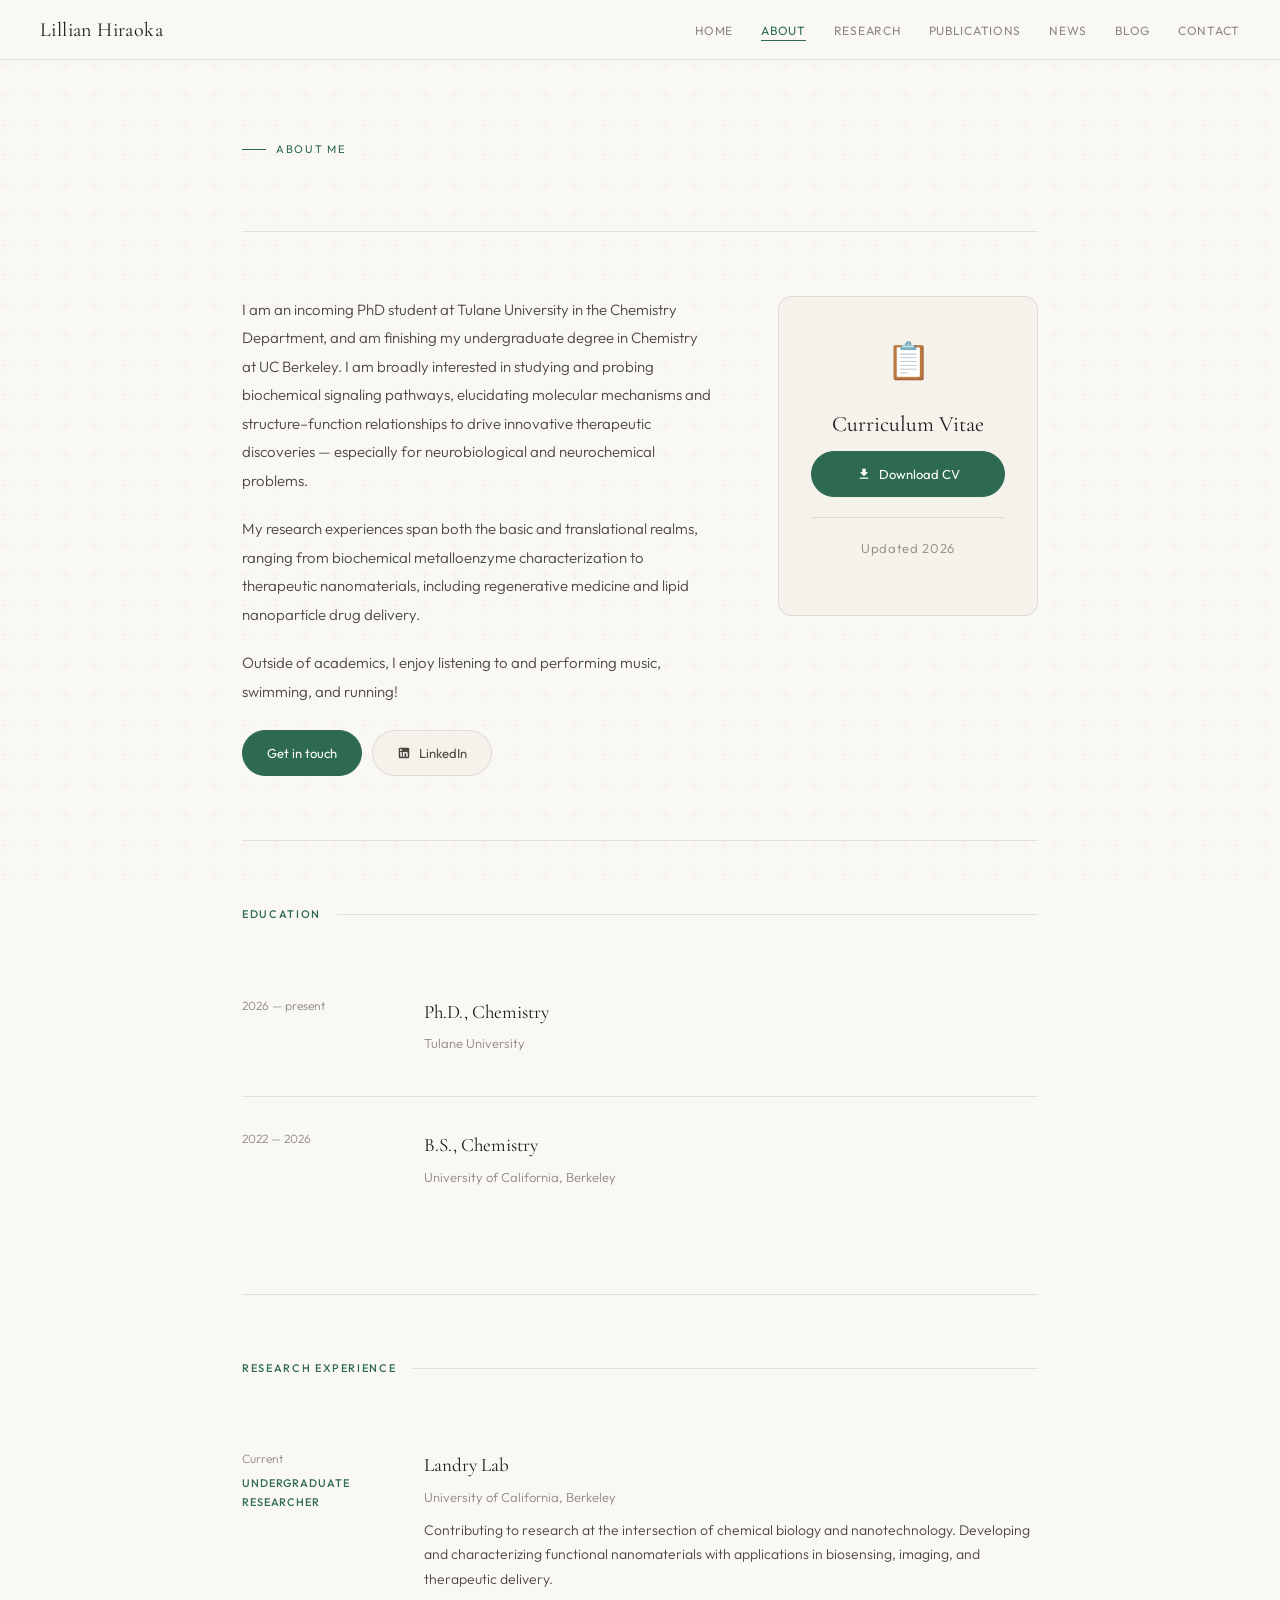
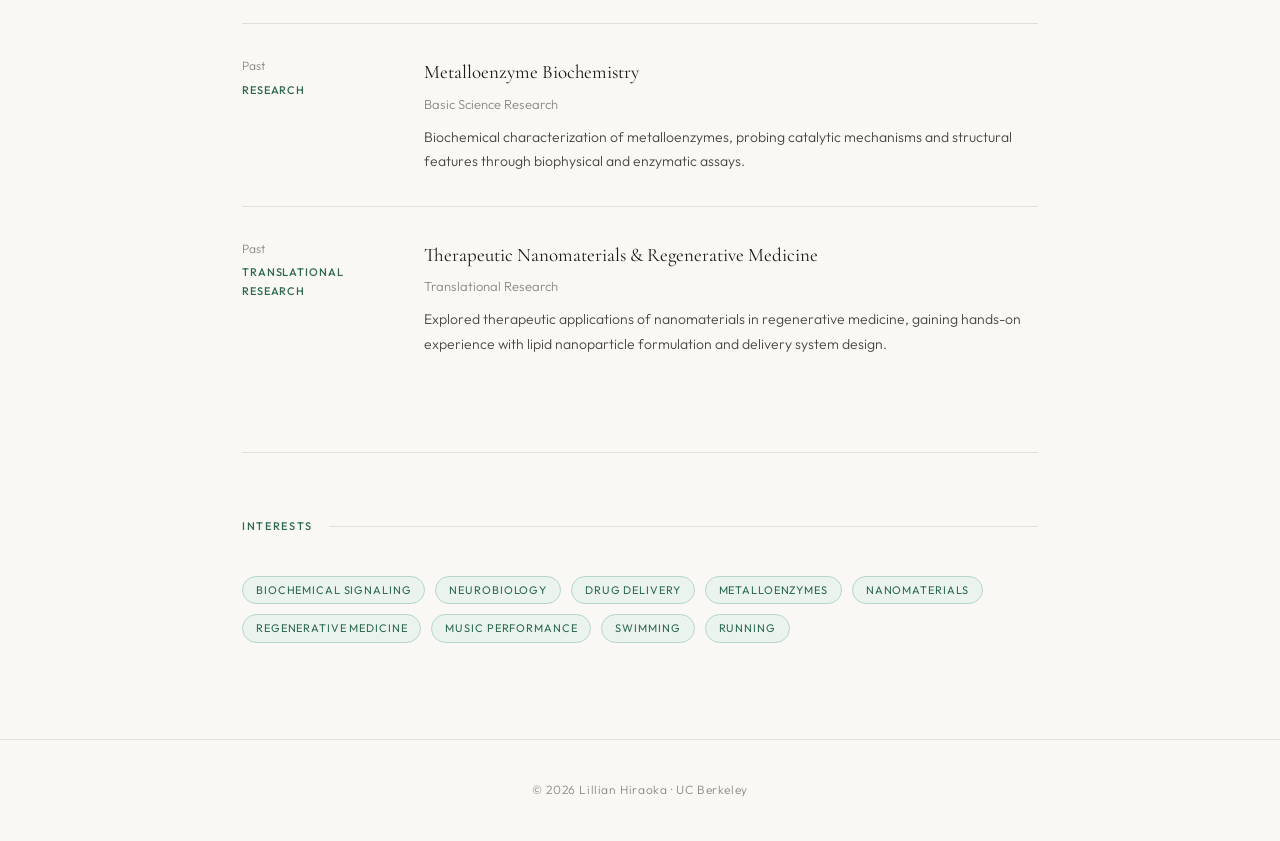
==== about.html @ 18e96768 "Update about.html" ====
<!DOCTYPE html>
<html lang="en">
<head>
  <meta charset="UTF-8"/>
  <meta name="viewport" content="width=device-width, initial-scale=1.0"/>
  <title>About — Lillian Hiraoka</title>
  <link rel="stylesheet" href="style.css"/>
  <style>
    .about-grid {
      display: grid;
      grid-template-columns: 1fr 260px;
      gap: 4rem;
      padding: 4rem 0;
      border-bottom: 1px solid var(--border);
      align-items: start;
    }
    .about-bio p { font-size: 15px; line-height: 1.9; color: var(--ink-soft); margin-bottom: 1.25rem; }
    .cv-card {
      background: var(--warm-white);
      border: 1px solid var(--border);
      border-radius: 14px;
      padding: 2rem;
      position: sticky;
      top: 80px;
      text-align: center;
    }
    .cv-icon { font-size: 36px; margin-bottom: 1rem; }
    .cv-card h3 { font-family: var(--serif); font-size: 22px; font-weight: 400; margin-bottom: 0.5rem; }
    .cv-card p { font-size: 13px; color: var(--ink-muted); margin-bottom: 1.5rem; line-height: 1.6; }
    .cv-card .btn { width: 100%; justify-content: center; }
    .cv-divider { height: 1px; background: var(--border); margin: 1.25rem 0; }
    .cv-updated { font-size: 11px; color: var(--ink-muted); letter-spacing: 0.05em; }
    .exp-list { display: grid; gap: 0; }
    .exp-item {
      display: grid;
      grid-template-columns: 150px 1fr;
      gap: 2rem;
      padding: 2rem 0;
      border-bottom: 1px solid var(--border);
    }
    .exp-item:last-child { border-bottom: none; }
    .exp-period { font-size: 12px; color: var(--ink-muted); margin-bottom: 4px; }
    .exp-type { font-size: 11px; font-weight: 500; letter-spacing: 0.08em; text-transform: uppercase; color: var(--accent); }
    .exp-content h3 { font-family: var(--serif); font-size: 19px; font-weight: 400; margin-bottom: 4px; }
    .exp-org { font-size: 13px; color: var(--ink-muted); margin-bottom: 10px; }
    .exp-content p { font-size: 14px; color: var(--ink-soft); line-height: 1.75; }
    .edu-item {
      display: grid;
      grid-template-columns: 150px 1fr;
      gap: 2rem;
      padding: 2rem 0;
      border-bottom: 1px solid var(--border);
    }
    .edu-item:last-child { border-bottom: none; }
    .interests-grid { display: flex; flex-wrap: wrap; gap: 10px; }
    @media (max-width: 680px) {
      .about-grid { grid-template-columns: 1fr; }
      .cv-card { position: static; }
      .exp-item, .edu-item { grid-template-columns: 1fr; gap: 0.5rem; }
    }
  </style>
</head>
<body>
  <nav>
    <a href="index.html" class="nav-name">Lillian Hiraoka</a>
    <ul class="nav-links">
      <li><a href="index.html">Home</a></li>
      <li><a href="about.html" class="active">About</a></li>
      <li><a href="research.html">Research</a></li>
      <li><a href="publications.html">Publications</a></li>
      <li><a href="news.html">News</a></li>
      <li><a href="blog.html">Blog</a></li>
      <li><a href="contact.html">Contact</a></li>
    </ul>
  </nav>

  <main>
    <div class="page-header">
      <div class="page-eyebrow">About Me</div>
    </div>

    <div class="about-grid">
      <div class="about-bio">
        <p>I am an incoming PhD student at Tulane University in the Chemistry Department, and am finishing my undergraduate degree in Chemistry at UC Berkeley. I am broadly interested in studying and probing biochemical signaling pathways, elucidating molecular mechanisms and structure–function relationships to drive innovative therapeutic discoveries — especially for neurobiological and neurochemical problems.</p>
        <p>My research experiences span both the basic and translational realms, ranging from biochemical metalloenzyme characterization to therapeutic nanomaterials, including regenerative medicine and lipid nanoparticle drug delivery.</p>
        <p>Outside of academics, I enjoy listening to and performing music, swimming, and running!</p>
        <div style="margin-top:1.5rem;display:flex;gap:10px;flex-wrap:wrap;">
          <a href="contact.html" class="btn btn-primary">Get in touch</a>
          <a href="https://www.linkedin.com/in/lhiraoka/" target="_blank" rel="noopener" class="btn">
            <svg viewBox="0 0 24 24"><path d="M19 3a2 2 0 0 1 2 2v14a2 2 0 0 1-2 2H5a2 2 0 0 1-2-2V5a2 2 0 0 1 2-2h14m-.5 15.5v-5.3a3.26 3.26 0 0 0-3.26-3.26c-.85 0-1.84.52-2.32 1.3v-1.11h-2.79v8.37h2.79v-4.93c0-.77.62-1.4 1.39-1.4a1.4 1.4 0 0 1 1.4 1.4v4.93h2.79M6.88 8.56a1.68 1.68 0 0 0 1.68-1.68c0-.93-.75-1.69-1.68-1.69a1.69 1.69 0 0 0-1.69 1.69c0 .93.76 1.68 1.69 1.68m1.39 9.94v-8.37H5.5v8.37h2.77z"/></svg>
            LinkedIn
          </a>
        </div>
      </div>

      <div class="cv-card">
        <div class="cv-icon">📋</div>
        <h3>Curriculum Vitae</h3>
        <a href="Lillian Hiraoka Curriculum Vitae .pdf" download class="btn btn-primary">
          <svg viewBox="0 0 24 24"><path d="M19 9h-4V3H9v6H5l7 7 7-7zM5 18v2h14v-2H5z"/></svg>
          Download CV
        </a>
        <div class="cv-divider"></div>
        <p class="cv-updated">Updated 2026</p>
      </div>
    </div>

    <section>
      <div class="section-header">
        <span class="section-label">Education</span>
        <div class="section-line"></div>
      </div>
      <div class="exp-list">
        <div class="edu-item">
          <div>
            <div class="exp-period">2026 — present</div>
          </div>
          <div class="exp-content">
            <h3>Ph.D., Chemistry</h3>
            <div class="exp-org">Tulane University</div>
          </div>
        </div>
        <div class="edu-item">
          <div>
            <div class="exp-period">2022 — 2026</div>
          </div>
          <div class="exp-content">
            <h3>B.S., Chemistry</h3>
            <div class="exp-org">University of California, Berkeley</div>
          </div>
        </div>
      </div>
    </section>

    <section>
      <div class="section-header">
        <span class="section-label">Research Experience</span>
        <div class="section-line"></div>
      </div>
      <div class="exp-list">
        <div class="exp-item">
          <div>
            <div class="exp-period">Current</div>
            <div class="exp-type">Undergraduate Researcher</div>
          </div>
          <div class="exp-content">
            <h3>Landry Lab</h3>
            <div class="exp-org">University of California, Berkeley</div>
            <p>Contributing to research at the intersection of chemical biology and nanotechnology. Developing and characterizing functional nanomaterials with applications in biosensing, imaging, and therapeutic delivery.</p>
          </div>
        </div>
        <div class="exp-item">
          <div>
            <div class="exp-period">Past</div>
            <div class="exp-type">Research</div>
          </div>
          <div class="exp-content">
            <h3>Metalloenzyme Biochemistry</h3>
            <div class="exp-org">Basic Science Research</div>
            <p>Biochemical characterization of metalloenzymes, probing catalytic mechanisms and structural features through biophysical and enzymatic assays.</p>
          </div>
        </div>
        <div class="exp-item">
          <div>
            <div class="exp-period">Past</div>
            <div class="exp-type">Translational Research</div>
          </div>
          <div class="exp-content">
            <h3>Therapeutic Nanomaterials & Regenerative Medicine</h3>
            <div class="exp-org">Translational Research</div>
            <p>Explored therapeutic applications of nanomaterials in regenerative medicine, gaining hands-on experience with lipid nanoparticle formulation and delivery system design.</p>
          </div>
        </div>
      </div>
    </section>

    <section>
      <div class="section-header">
        <span class="section-label">Interests</span>
        <div class="section-line"></div>
      </div>
      <div class="interests-grid">
        <span class="tag">Biochemical signaling</span>
        <span class="tag">Neurobiology</span>
        <span class="tag">Drug delivery</span>
        <span class="tag">Metalloenzymes</span>
        <span class="tag">Nanomaterials</span>
        <span class="tag">Regenerative medicine</span>
        <span class="tag">Music performance</span>
        <span class="tag">Swimming</span>
        <span class="tag">Running</span>
      </div>
    </section>
  </main>

  <footer>© 2026 Lillian Hiraoka · UC Berkeley</footer>
</body>
</html>
---- style.css ----
@import url('https://fonts.googleapis.com/css2?family=Cormorant+Garamond:ital,wght@0,300;0,400;0,500;1,300;1,400&family=Outfit:wght@300;400;500&display=swap');

*, *::before, *::after { margin: 0; padding: 0; box-sizing: border-box; }

:root {
  --cream: #FAF8F4;
  --warm-white: #F5F2EC;
  --ink: #1C1A16;
  --ink-soft: #4A4640;
  --ink-muted: #8C887F;
  --accent: #2D6A4F;
  --accent-light: #B7D5C8;
  --accent-pale: #EAF3EE;
  --border: rgba(28, 26, 22, 0.10);
  --serif: 'Cormorant Garamond', Georgia, serif;
  --sans: 'Outfit', sans-serif;
}

html { scroll-behavior: smooth; }

body {
  background: var(--cream);
  color: var(--ink);
  font-family: var(--sans);
  font-weight: 300;
  line-height: 1.7;
  min-height: 100vh;
}

body::before {
  content: '';
  position: fixed;
  inset: 0;
  background-image: url("data:image/svg+xml,%3Csvg width='60' height='60' viewBox='0 0 60 60' xmlns='http://www.w3.org/2000/svg'%3E%3Cg fill='none' fill-rule='evenodd'%3E%3Cg fill='%231C1A16' fill-opacity='0.018'%3E%3Cpath d='M36 34v-4h-2v4h-4v2h4v4h2v-4h4v-2h-4zm0-30V0h-2v4h-4v2h4v4h2V6h4V4h-4zM6 34v-4H4v4H0v2h4v4h2v-4h4v-2H6zM6 4V0H4v4H0v2h4v4h2V6h4V4H6z'/%3E%3C/g%3E%3C/g%3E%3C/svg%3E");
  pointer-events: none;
  z-index: 0;
}

/* NAV */
nav {
  position: sticky;
  top: 0;
  z-index: 100;
  background: rgba(250, 248, 244, 0.92);
  backdrop-filter: blur(12px);
  border-bottom: 1px solid var(--border);
  padding: 0 2.5rem;
  display: flex;
  justify-content: space-between;
  align-items: center;
  height: 60px;
}

.nav-name {
  font-family: var(--serif);
  font-size: 20px;
  font-weight: 400;
  letter-spacing: 0.02em;
  color: var(--ink);
  text-decoration: none;
}

.nav-links {
  display: flex;
  gap: 1.75rem;
  list-style: none;
}

.nav-links a {
  font-size: 12px;
  font-weight: 400;
  color: var(--ink-muted);
  text-decoration: none;
  letter-spacing: 0.06em;
  text-transform: uppercase;
  transition: color 0.2s;
  padding-bottom: 2px;
  border-bottom: 1px solid transparent;
}

.nav-links a:hover { color: var(--accent); }
.nav-links a.active { color: var(--accent); border-bottom-color: var(--accent); }

/* LAYOUT */
main {
  position: relative;
  z-index: 1;
  max-width: 860px;
  margin: 0 auto;
  padding: 0 2rem;
}

/* PAGE HEADER */
.page-header {
  padding: 5rem 0 3.5rem;
  border-bottom: 1px solid var(--border);
}

.page-eyebrow {
  font-family: var(--sans);
  font-size: 11px;
  font-weight: 400;
  letter-spacing: 0.15em;
  text-transform: uppercase;
  color: var(--accent);
  margin-bottom: 1rem;
  display: flex;
  align-items: center;
  gap: 10px;
}

.page-eyebrow::before {
  content: '';
  display: inline-block;
  width: 24px;
  height: 1px;
  background: var(--accent);
}

.page-header h1 {
  font-family: var(--serif);
  font-size: clamp(36px, 6vw, 58px);
  font-weight: 300;
  line-height: 1.1;
  letter-spacing: -0.01em;
  color: var(--ink);
}

.page-header h1 em { font-style: italic; color: var(--accent); }

.page-header p {
  font-size: 15px;
  line-height: 1.8;
  color: var(--ink-soft);
  max-width: 580px;
  margin-top: 1.25rem;
}

/* SECTIONS */
section {
  padding: 4rem 0;
  border-bottom: 1px solid var(--border);
  animation: fadeUp 0.6s ease both;
}

section:last-child { border-bottom: none; }

.section-header {
  display: flex;
  align-items: center;
  gap: 1rem;
  margin-bottom: 2.5rem;
}

.section-label {
  font-family: var(--sans);
  font-size: 11px;
  font-weight: 500;
  letter-spacing: 0.15em;
  text-transform: uppercase;
  color: var(--accent);
  white-space: nowrap;
}

.section-line {
  flex: 1;
  height: 1px;
  background: var(--border);
}

.section-title {
  font-family: var(--serif);
  font-size: 30px;
  font-weight: 300;
  color: var(--ink);
  margin-bottom: 0.5rem;
  letter-spacing: -0.01em;
}

/* CARDS */
.card {
  background: var(--warm-white);
  border: 1px solid var(--border);
  border-radius: 12px;
  padding: 1.75rem;
  transition: border-color 0.2s, transform 0.2s;
  position: relative;
  overflow: hidden;
}

.card::before {
  content: '';
  position: absolute;
  top: 0; left: 0;
  width: 3px; height: 100%;
  background: var(--accent);
  opacity: 0;
  transition: opacity 0.2s;
}

.card:hover { border-color: var(--accent-light); transform: translateY(-2px); }
.card:hover::before { opacity: 1; }

/* TAGS / PILLS */
.tag {
  font-size: 11px;
  letter-spacing: 0.08em;
  text-transform: uppercase;
  padding: 4px 13px;
  border: 1px solid var(--accent-light);
  border-radius: 30px;
  color: var(--accent);
  background: var(--accent-pale);
  font-weight: 400;
  display: inline-block;
}

/* BUTTONS */
.btn {
  display: inline-flex;
  align-items: center;
  gap: 8px;
  padding: 11px 24px;
  border: 1px solid var(--border);
  border-radius: 40px;
  font-size: 13px;
  color: var(--ink-soft);
  text-decoration: none;
  background: var(--warm-white);
  transition: all 0.2s;
  font-weight: 400;
  font-family: var(--sans);
  cursor: pointer;
}

.btn:hover { border-color: var(--accent); color: var(--accent); background: var(--accent-pale); }

.btn-primary {
  background: var(--accent);
  color: white;
  border-color: var(--accent);
}

.btn-primary:hover { background: #235840; border-color: #235840; color: white; }

.btn svg { width: 14px; height: 14px; fill: currentColor; flex-shrink: 0; }

/* FOOTER */
footer {
  position: relative;
  z-index: 1;
  text-align: center;
  padding: 2.5rem;
  font-size: 12px;
  color: var(--ink-muted);
  letter-spacing: 0.05em;
  border-top: 1px solid var(--border);
  margin-top: 2rem;
}

/* ANIMATIONS */
@keyframes fadeUp {
  from { opacity: 0; transform: translateY(20px); }
  to   { opacity: 1; transform: none; }
}

.hero { animation: fadeUp 0.8s ease both; }

/* RESPONSIVE */
@media (max-width: 680px) {
  nav { padding: 0 1.25rem; }
  .nav-links { gap: 1rem; }
  .nav-links a { font-size: 11px; }
  main { padding: 0 1.25rem; }
  .page-header { padding: 3rem 0 2.5rem; }
}
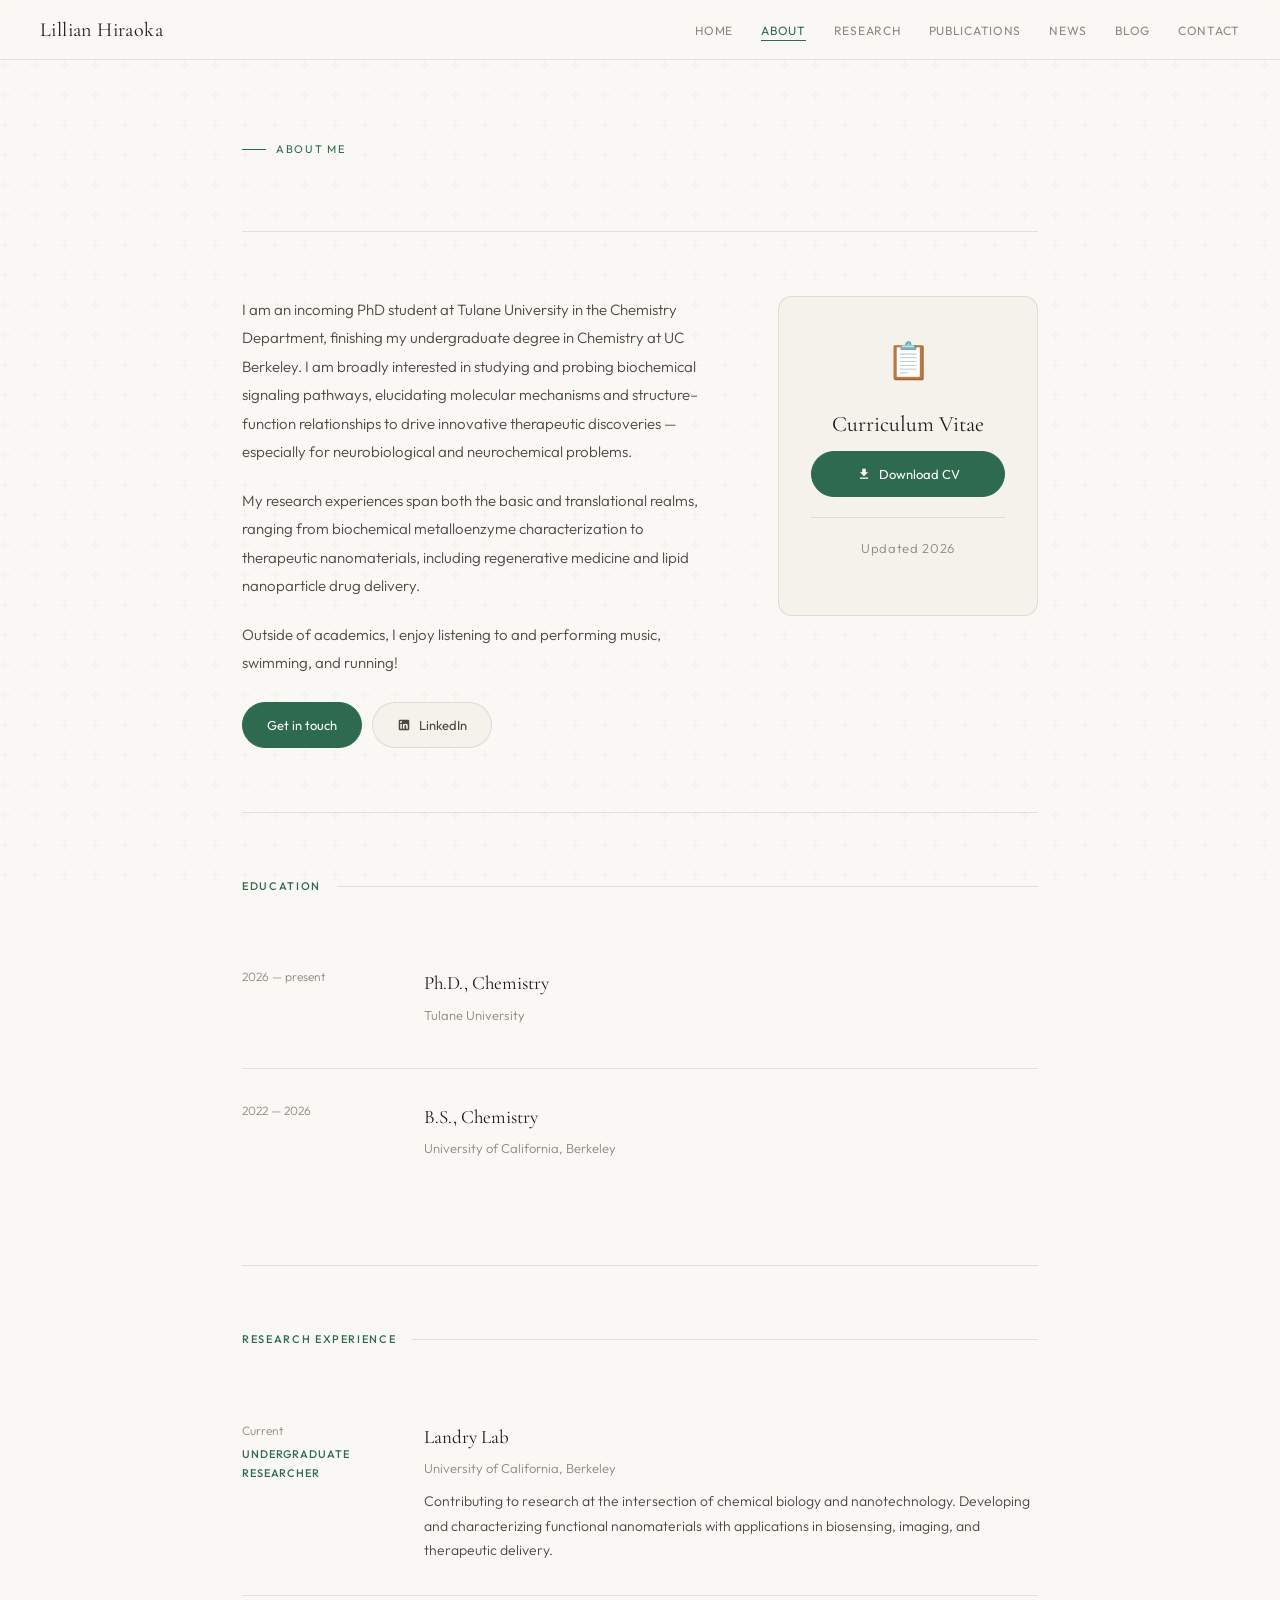
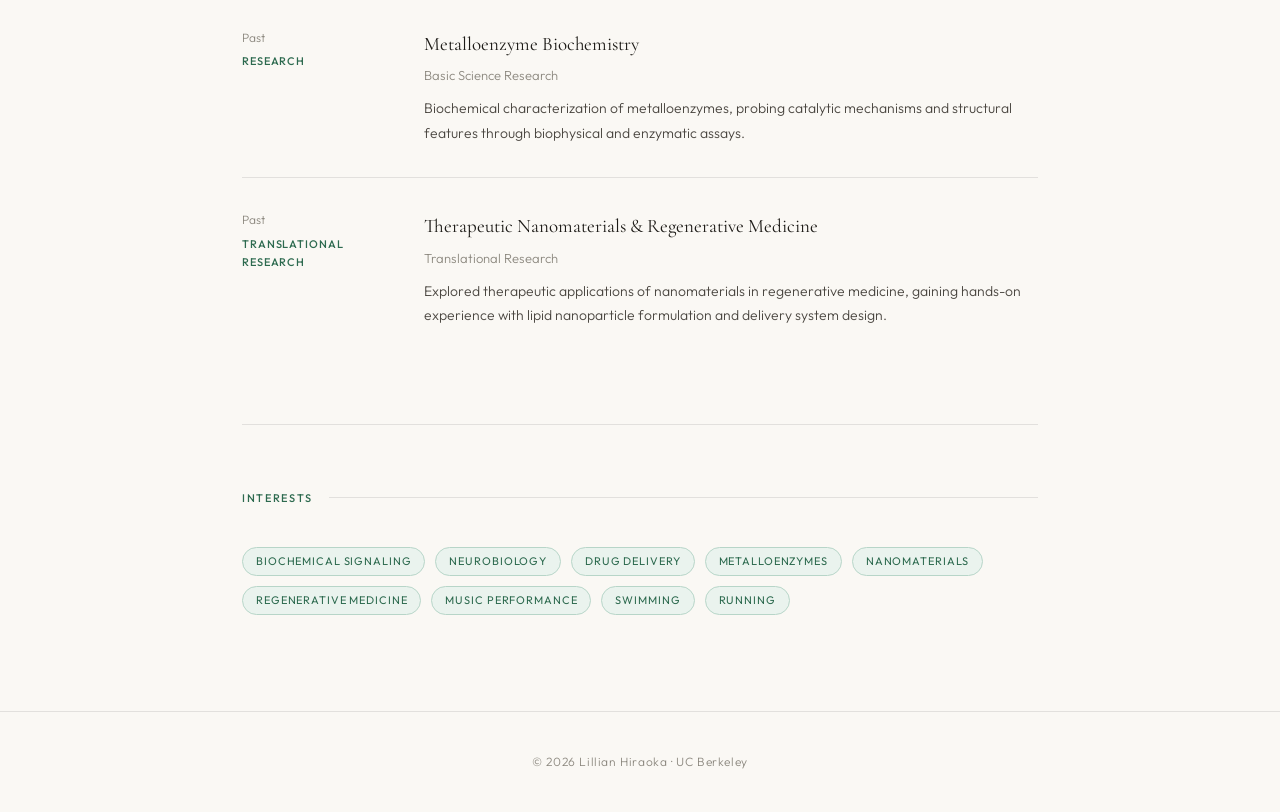
==== commit 1a4b3982: "Update about.html" ====
--- a/about.html
+++ b/about.html
@@ -81,7 +81,7 @@
 
     <div class="about-grid">
       <div class="about-bio">
-        <p>I am an incoming PhD student at Tulane University in the Chemistry Department, and am finishing my undergraduate degree in Chemistry at UC Berkeley. I am broadly interested in studying and probing biochemical signaling pathways, elucidating molecular mechanisms and structure–function relationships to drive innovative therapeutic discoveries — especially for neurobiological and neurochemical problems.</p>
+        <p>I am an incoming PhD student at Tulane University in the Chemistry Department, finishing my undergraduate degree in Chemistry at UC Berkeley. I am broadly interested in studying and probing biochemical signaling pathways, elucidating molecular mechanisms and structure–function relationships to drive innovative therapeutic discoveries — especially for neurobiological and neurochemical problems.</p>
         <p>My research experiences span both the basic and translational realms, ranging from biochemical metalloenzyme characterization to therapeutic nanomaterials, including regenerative medicine and lipid nanoparticle drug delivery.</p>
         <p>Outside of academics, I enjoy listening to and performing music, swimming, and running!</p>
         <div style="margin-top:1.5rem;display:flex;gap:10px;flex-wrap:wrap;">
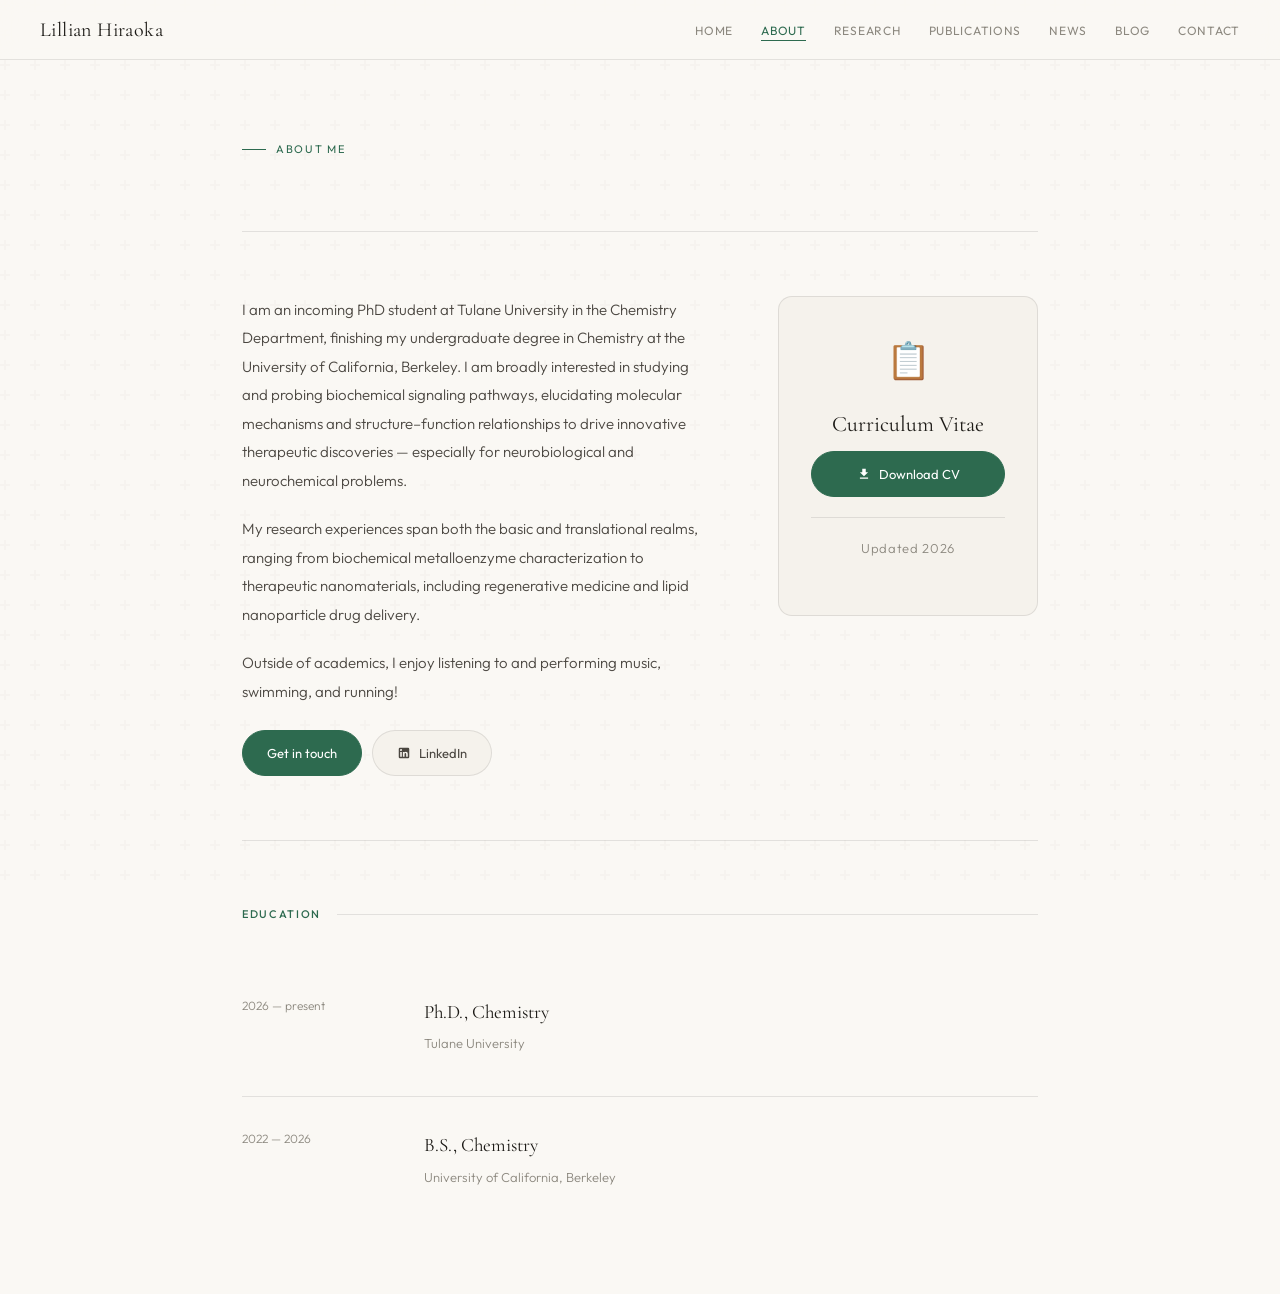
==== commit b82ff47f: "Update about.html" ====
--- a/about.html
+++ b/about.html
@@ -81,7 +81,7 @@
 
     <div class="about-grid">
       <div class="about-bio">
-        <p>I am an incoming PhD student at Tulane University in the Chemistry Department, finishing my undergraduate degree in Chemistry at UC Berkeley. I am broadly interested in studying and probing biochemical signaling pathways, elucidating molecular mechanisms and structure–function relationships to drive innovative therapeutic discoveries — especially for neurobiological and neurochemical problems.</p>
+        <p>I am an incoming PhD student at Tulane University in the Chemistry Department, finishing my undergraduate degree in Chemistry at the University of California, Berkeley. I am broadly interested in studying and probing biochemical signaling pathways, elucidating molecular mechanisms and structure–function relationships to drive innovative therapeutic discoveries — especially for neurobiological and neurochemical problems.</p>
         <p>My research experiences span both the basic and translational realms, ranging from biochemical metalloenzyme characterization to therapeutic nanomaterials, including regenerative medicine and lipid nanoparticle drug delivery.</p>
         <p>Outside of academics, I enjoy listening to and performing music, swimming, and running!</p>
         <div style="margin-top:1.5rem;display:flex;gap:10px;flex-wrap:wrap;">
@@ -132,67 +132,5 @@
       </div>
     </section>
 
-    <section>
-      <div class="section-header">
-        <span class="section-label">Research Experience</span>
-        <div class="section-line"></div>
-      </div>
-      <div class="exp-list">
-        <div class="exp-item">
-          <div>
-            <div class="exp-period">Current</div>
-            <div class="exp-type">Undergraduate Researcher</div>
-          </div>
-          <div class="exp-content">
-            <h3>Landry Lab</h3>
-            <div class="exp-org">University of California, Berkeley</div>
-            <p>Contributing to research at the intersection of chemical biology and nanotechnology. Developing and characterizing functional nanomaterials with applications in biosensing, imaging, and therapeutic delivery.</p>
-          </div>
-        </div>
-        <div class="exp-item">
-          <div>
-            <div class="exp-period">Past</div>
-            <div class="exp-type">Research</div>
-          </div>
-          <div class="exp-content">
-            <h3>Metalloenzyme Biochemistry</h3>
-            <div class="exp-org">Basic Science Research</div>
-            <p>Biochemical characterization of metalloenzymes, probing catalytic mechanisms and structural features through biophysical and enzymatic assays.</p>
-          </div>
-        </div>
-        <div class="exp-item">
-          <div>
-            <div class="exp-period">Past</div>
-            <div class="exp-type">Translational Research</div>
-          </div>
-          <div class="exp-content">
-            <h3>Therapeutic Nanomaterials & Regenerative Medicine</h3>
-            <div class="exp-org">Translational Research</div>
-            <p>Explored therapeutic applications of nanomaterials in regenerative medicine, gaining hands-on experience with lipid nanoparticle formulation and delivery system design.</p>
-          </div>
-        </div>
-      </div>
-    </section>
-
-    <section>
-      <div class="section-header">
-        <span class="section-label">Interests</span>
-        <div class="section-line"></div>
-      </div>
-      <div class="interests-grid">
-        <span class="tag">Biochemical signaling</span>
-        <span class="tag">Neurobiology</span>
-        <span class="tag">Drug delivery</span>
-        <span class="tag">Metalloenzymes</span>
-        <span class="tag">Nanomaterials</span>
-        <span class="tag">Regenerative medicine</span>
-        <span class="tag">Music performance</span>
-        <span class="tag">Swimming</span>
-        <span class="tag">Running</span>
-      </div>
-    </section>
-  </main>
-
-  <footer>© 2026 Lillian Hiraoka · UC Berkeley</footer>
 </body>
 </html>
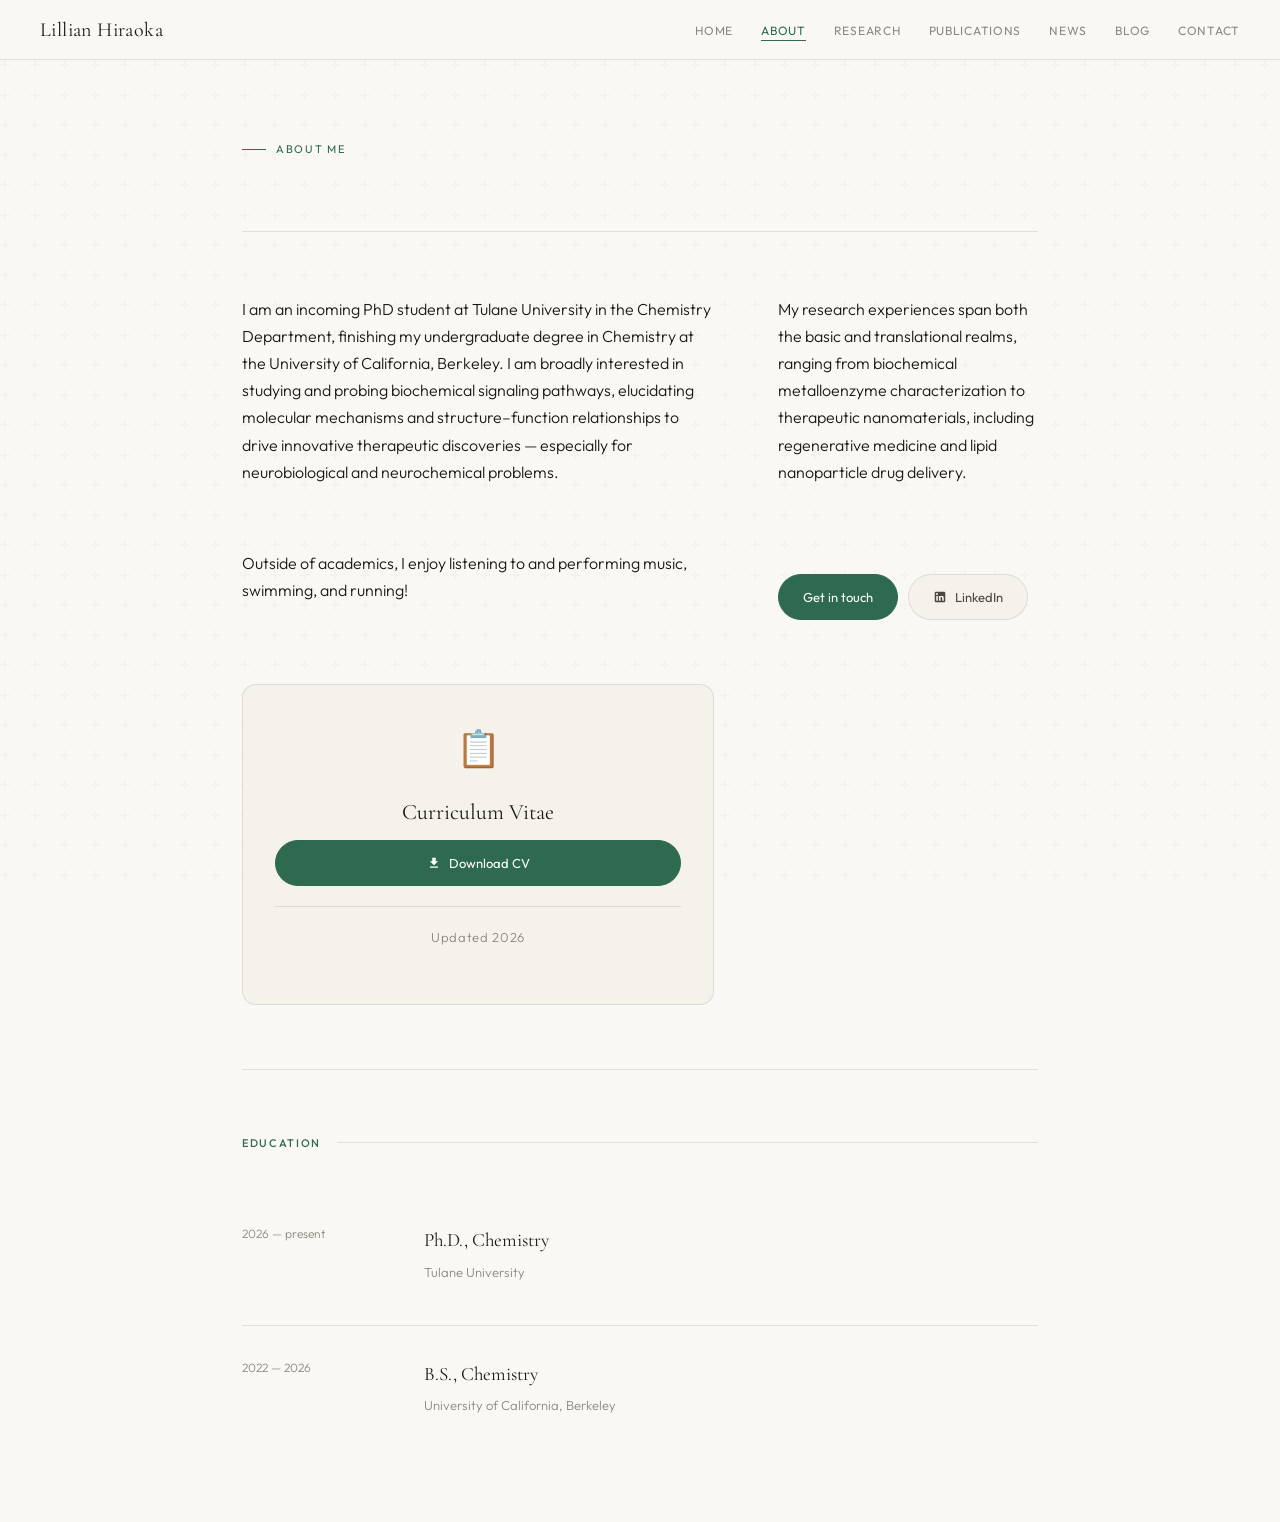
==== commit 12645115: "Update about.html" ====
--- a/about.html
+++ b/about.html
@@ -80,7 +80,6 @@
     </div>
 
     <div class="about-grid">
-      <div class="about-bio">
         <p>I am an incoming PhD student at Tulane University in the Chemistry Department, finishing my undergraduate degree in Chemistry at the University of California, Berkeley. I am broadly interested in studying and probing biochemical signaling pathways, elucidating molecular mechanisms and structure–function relationships to drive innovative therapeutic discoveries — especially for neurobiological and neurochemical problems.</p>
         <p>My research experiences span both the basic and translational realms, ranging from biochemical metalloenzyme characterization to therapeutic nanomaterials, including regenerative medicine and lipid nanoparticle drug delivery.</p>
         <p>Outside of academics, I enjoy listening to and performing music, swimming, and running!</p>
@@ -90,7 +89,6 @@
             <svg viewBox="0 0 24 24"><path d="M19 3a2 2 0 0 1 2 2v14a2 2 0 0 1-2 2H5a2 2 0 0 1-2-2V5a2 2 0 0 1 2-2h14m-.5 15.5v-5.3a3.26 3.26 0 0 0-3.26-3.26c-.85 0-1.84.52-2.32 1.3v-1.11h-2.79v8.37h2.79v-4.93c0-.77.62-1.4 1.39-1.4a1.4 1.4 0 0 1 1.4 1.4v4.93h2.79M6.88 8.56a1.68 1.68 0 0 0 1.68-1.68c0-.93-.75-1.69-1.68-1.69a1.69 1.69 0 0 0-1.69 1.69c0 .93.76 1.68 1.69 1.68m1.39 9.94v-8.37H5.5v8.37h2.77z"/></svg>
             LinkedIn
           </a>
-        </div>
       </div>
 
       <div class="cv-card">
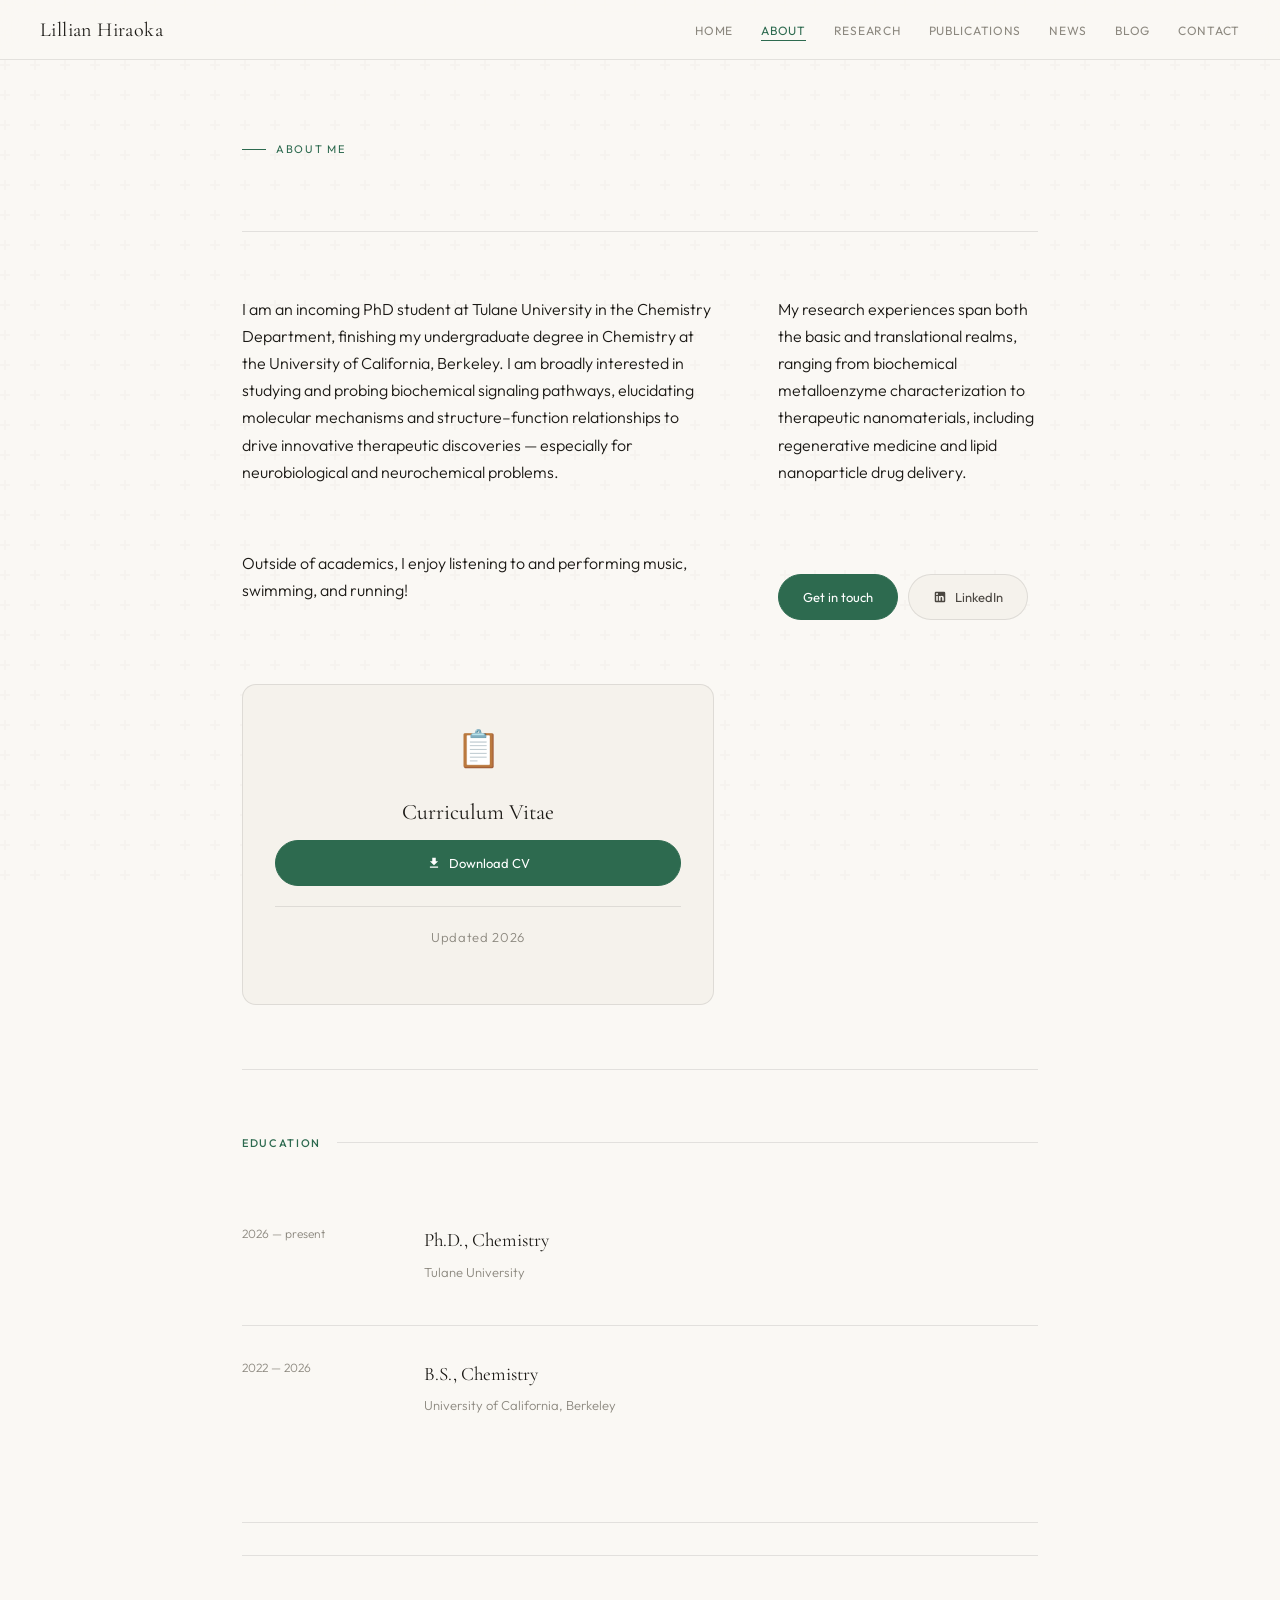
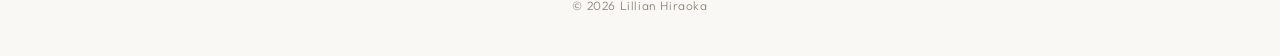
==== commit 51d91350: "Update about.html" ====
--- a/about.html
+++ b/about.html
@@ -129,6 +129,6 @@
         </div>
       </div>
     </section>
-
+<footer>© 2026 Lillian Hiraoka</footer>
 </body>
 </html>
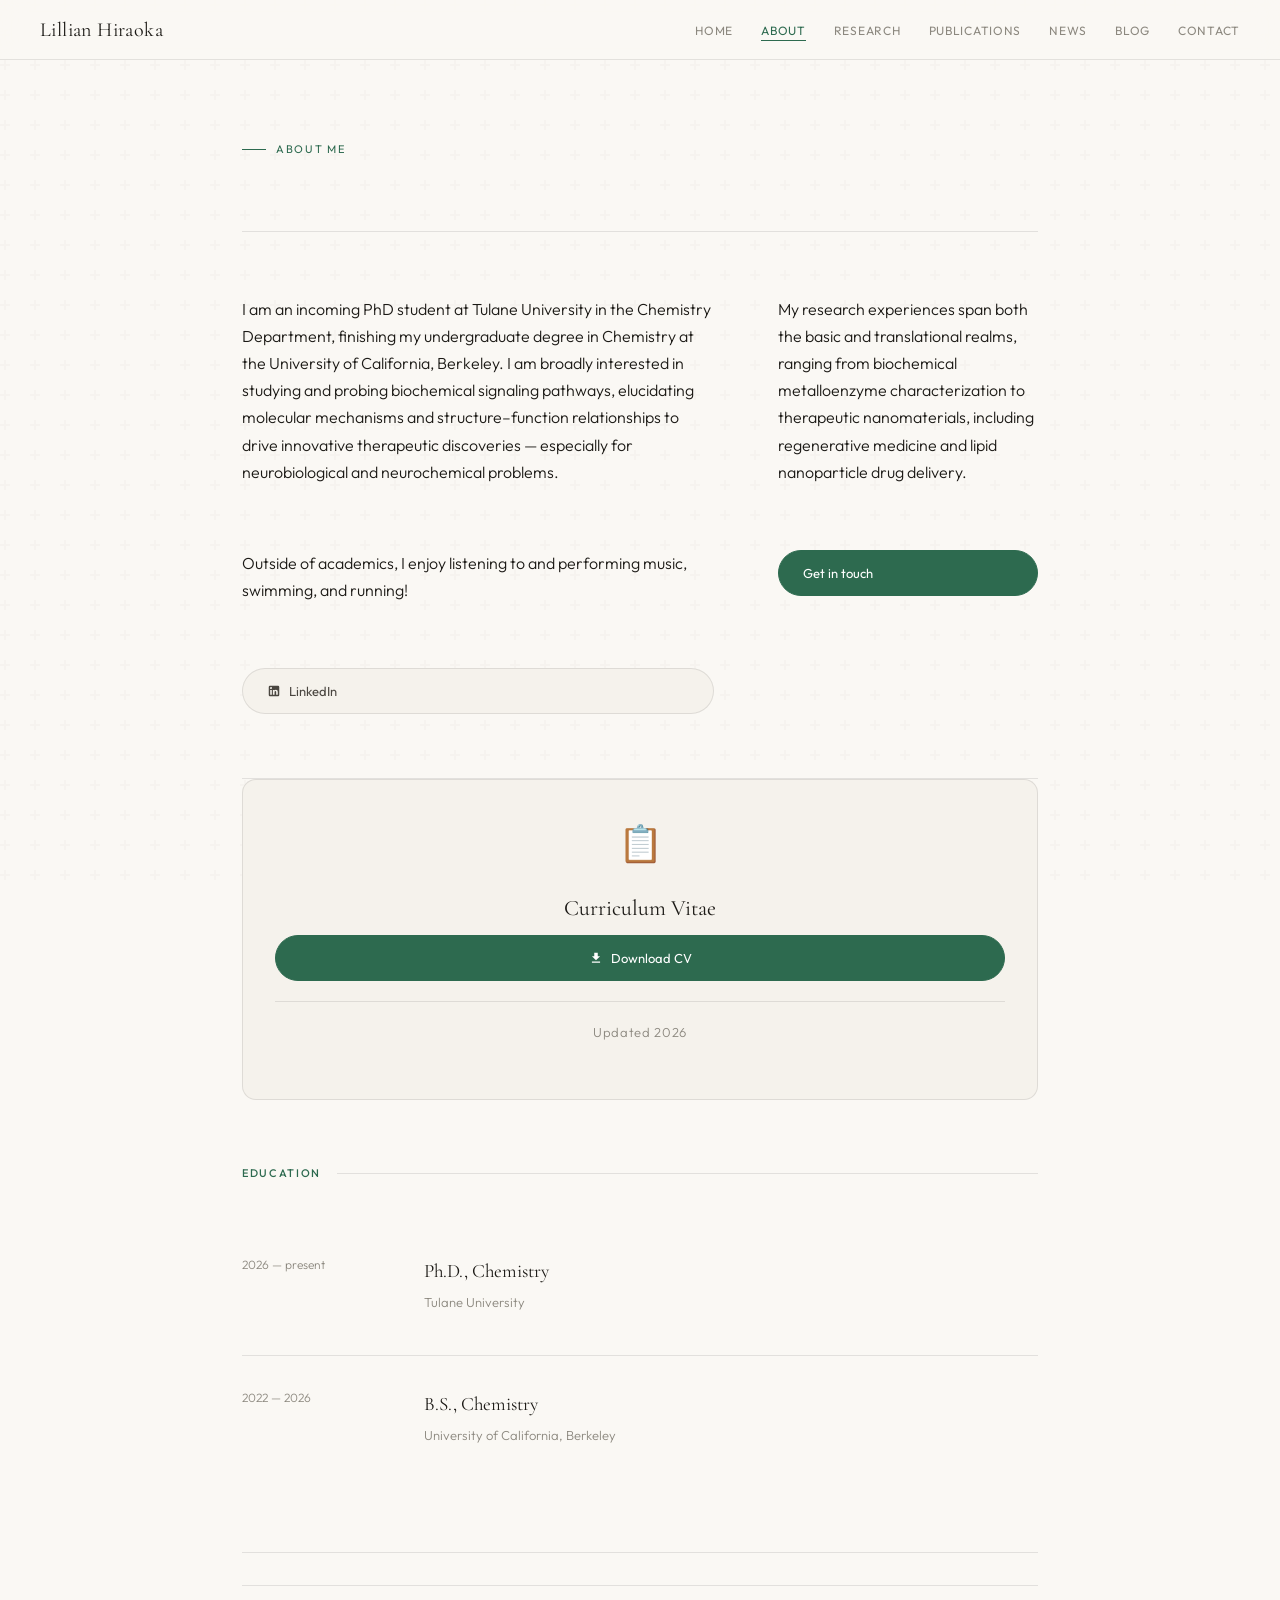
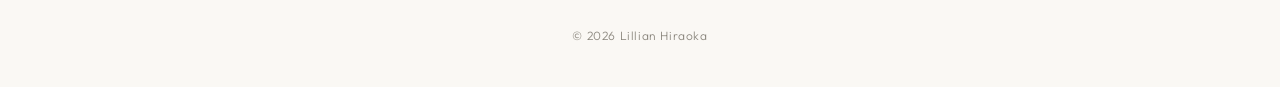
==== commit b387408e: "Update about.html" ====
--- a/about.html
+++ b/about.html
@@ -83,7 +83,7 @@
         <p>I am an incoming PhD student at Tulane University in the Chemistry Department, finishing my undergraduate degree in Chemistry at the University of California, Berkeley. I am broadly interested in studying and probing biochemical signaling pathways, elucidating molecular mechanisms and structure–function relationships to drive innovative therapeutic discoveries — especially for neurobiological and neurochemical problems.</p>
         <p>My research experiences span both the basic and translational realms, ranging from biochemical metalloenzyme characterization to therapeutic nanomaterials, including regenerative medicine and lipid nanoparticle drug delivery.</p>
         <p>Outside of academics, I enjoy listening to and performing music, swimming, and running!</p>
-        <div style="margin-top:1.5rem;display:flex;gap:10px;flex-wrap:wrap;">
+        <!div style="margin-top:1.5rem;display:flex;gap:10px;flex-wrap:wrap;">
           <a href="contact.html" class="btn btn-primary">Get in touch</a>
           <a href="https://www.linkedin.com/in/lhiraoka/" target="_blank" rel="noopener" class="btn">
             <svg viewBox="0 0 24 24"><path d="M19 3a2 2 0 0 1 2 2v14a2 2 0 0 1-2 2H5a2 2 0 0 1-2-2V5a2 2 0 0 1 2-2h14m-.5 15.5v-5.3a3.26 3.26 0 0 0-3.26-3.26c-.85 0-1.84.52-2.32 1.3v-1.11h-2.79v8.37h2.79v-4.93c0-.77.62-1.4 1.39-1.4a1.4 1.4 0 0 1 1.4 1.4v4.93h2.79M6.88 8.56a1.68 1.68 0 0 0 1.68-1.68c0-.93-.75-1.69-1.68-1.69a1.69 1.69 0 0 0-1.69 1.69c0 .93.76 1.68 1.69 1.68m1.39 9.94v-8.37H5.5v8.37h2.77z"/></svg>
@@ -129,6 +129,6 @@
         </div>
       </div>
     </section>
-<footer>© 2026 Lillian Hiraoka</footer>
+  <footer>© 2026 Lillian Hiraoka</footer>
 </body>
 </html>
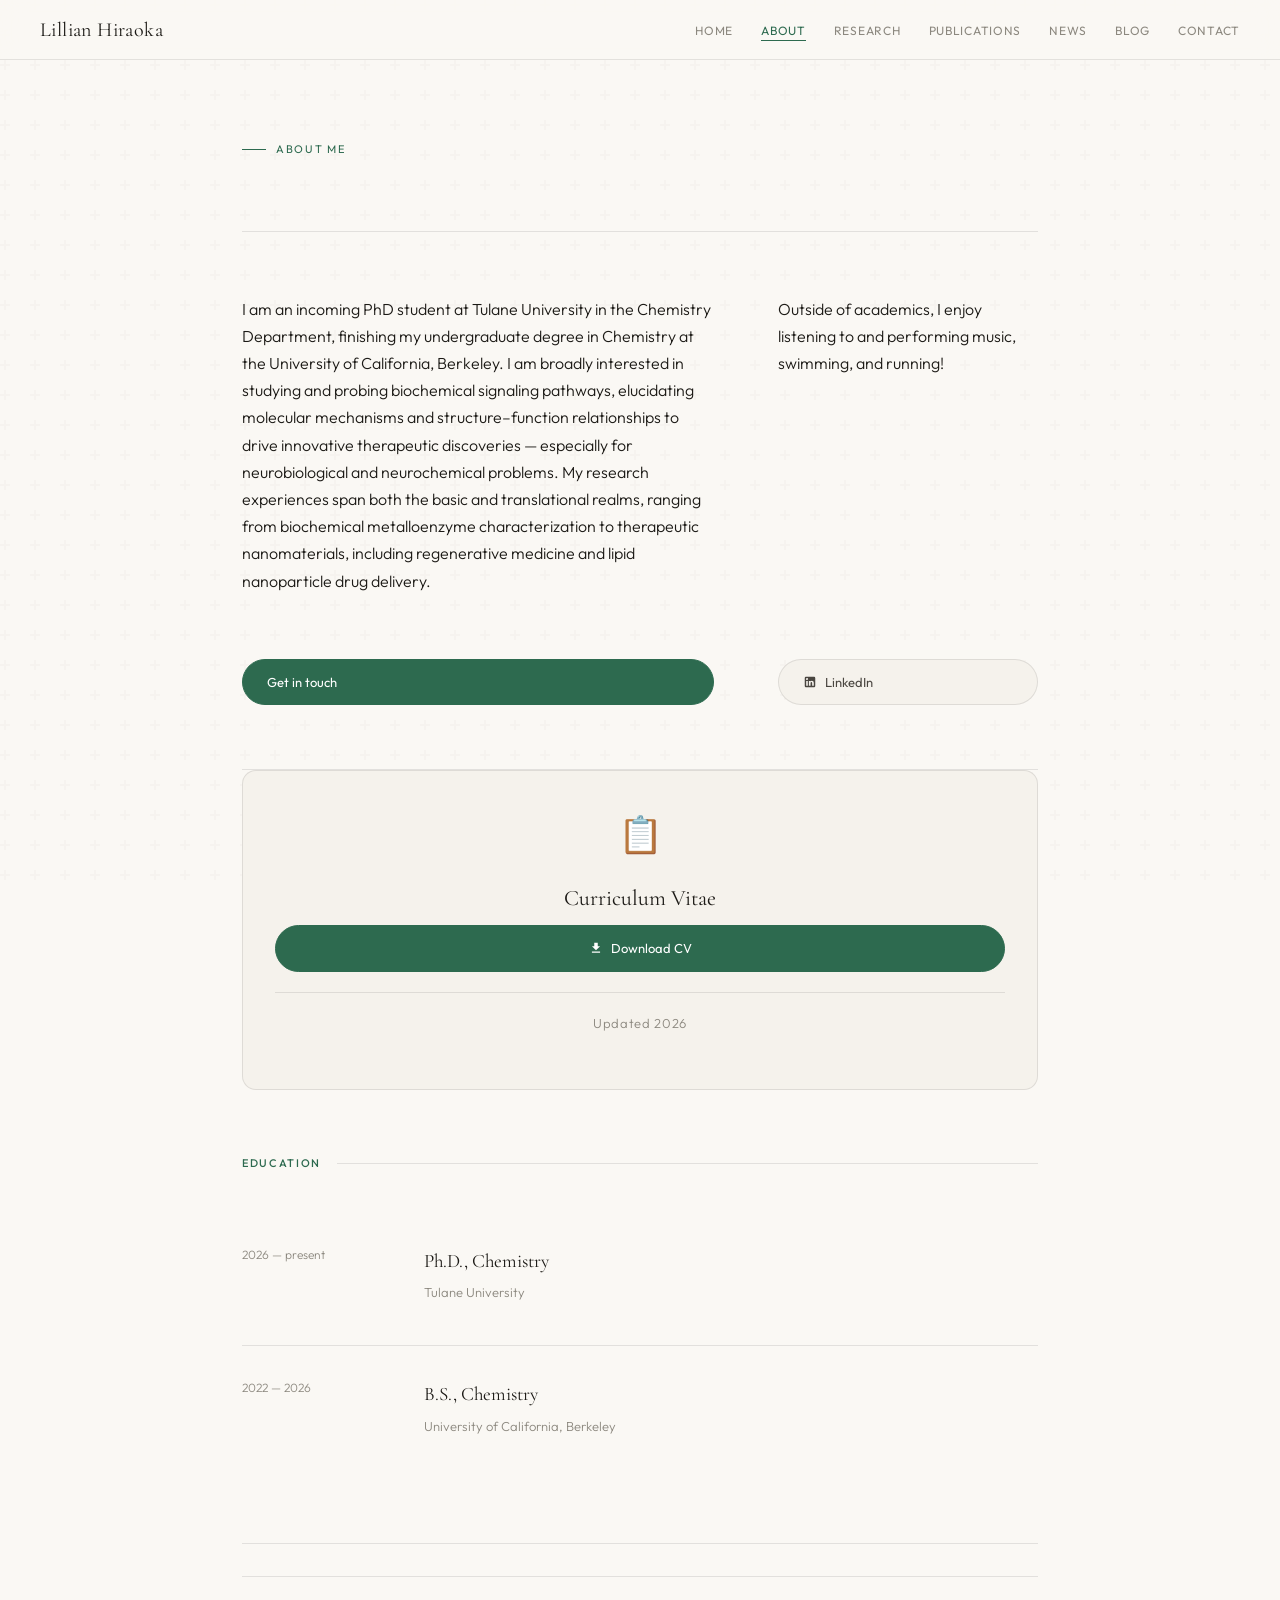
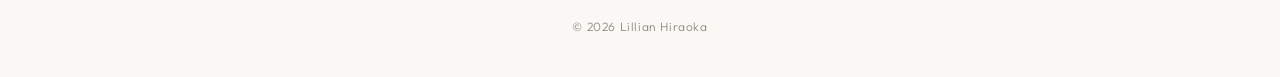
==== commit 590ec91a: "Update about.html" ====
--- a/about.html
+++ b/about.html
@@ -80,8 +80,7 @@
     </div>
 
     <div class="about-grid">
-        <p>I am an incoming PhD student at Tulane University in the Chemistry Department, finishing my undergraduate degree in Chemistry at the University of California, Berkeley. I am broadly interested in studying and probing biochemical signaling pathways, elucidating molecular mechanisms and structure–function relationships to drive innovative therapeutic discoveries — especially for neurobiological and neurochemical problems.</p>
-        <p>My research experiences span both the basic and translational realms, ranging from biochemical metalloenzyme characterization to therapeutic nanomaterials, including regenerative medicine and lipid nanoparticle drug delivery.</p>
+        <p>I am an incoming PhD student at Tulane University in the Chemistry Department, finishing my undergraduate degree in Chemistry at the University of California, Berkeley. I am broadly interested in studying and probing biochemical signaling pathways, elucidating molecular mechanisms and structure–function relationships to drive innovative therapeutic discoveries — especially for neurobiological and neurochemical problems. My research experiences span both the basic and translational realms, ranging from biochemical metalloenzyme characterization to therapeutic nanomaterials, including regenerative medicine and lipid nanoparticle drug delivery.</p>
         <p>Outside of academics, I enjoy listening to and performing music, swimming, and running!</p>
         <!div style="margin-top:1.5rem;display:flex;gap:10px;flex-wrap:wrap;">
           <a href="contact.html" class="btn btn-primary">Get in touch</a>
